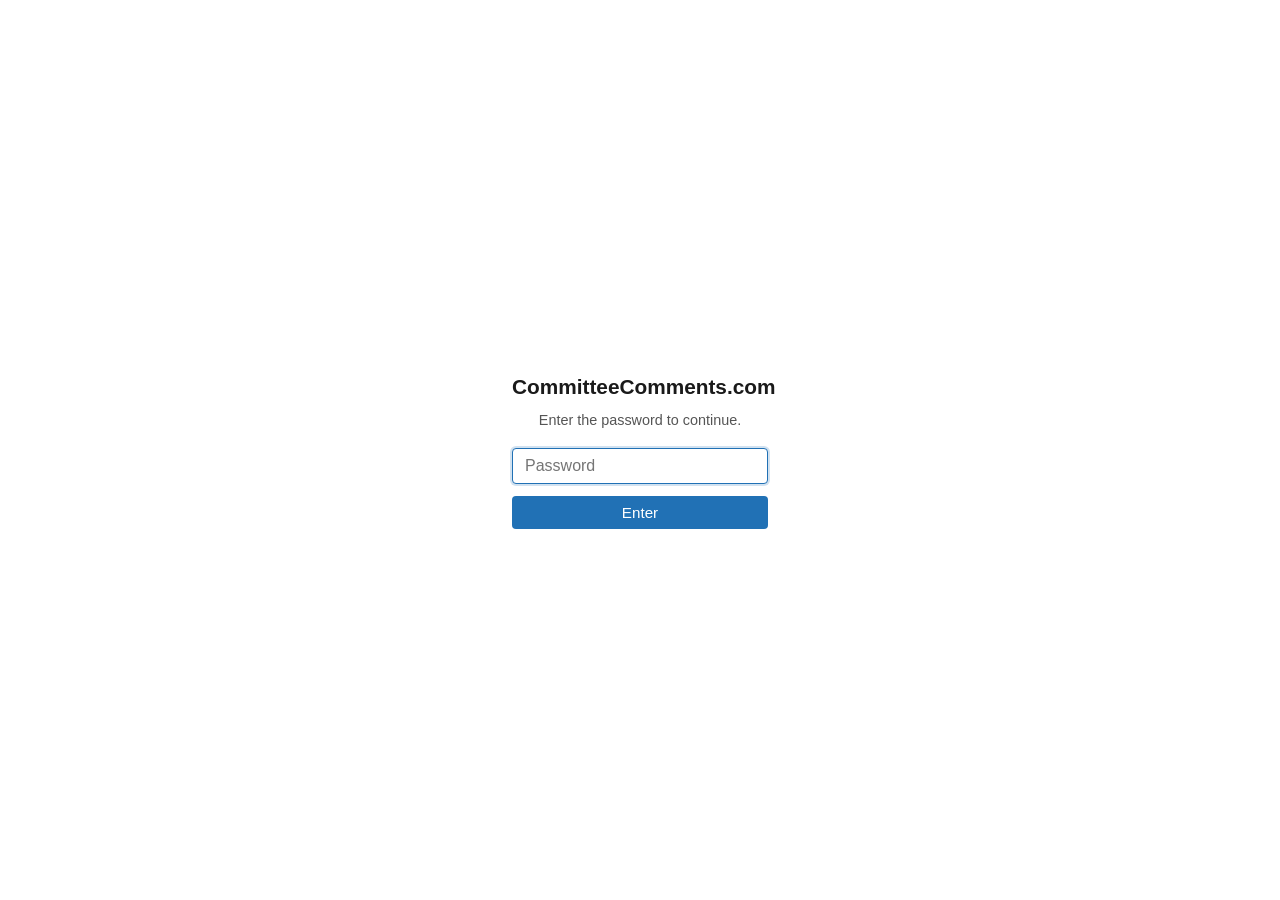
==== about.html @ 7f6730cb "Rename perspective labels and add mRNA-opposed category Reclassify 476 of 649 formerly anti-vaccine " ====
<!DOCTYPE html>
<html lang="en">
<head>
  <meta charset="UTF-8">
  <meta name="viewport" content="width=device-width, initial-scale=1.0">
  <title>About — Committee Comments</title>
  <link rel="stylesheet" href="style.css">
  <script>
    if (sessionStorage.getItem('cc-auth') !== 'ok') {
      document.documentElement.classList.add('gated');
    }
  </script>
</head>
<body>
  <div id="password-gate">
    <div class="gate-box">
      <h2>CommitteeComments.com</h2>
      <p>Enter the password to continue.</p>
      <input type="password" id="gate-password" placeholder="Password" autofocus>
      <button id="gate-submit">Enter</button>
      <p id="gate-error" hidden>Incorrect password.</p>
    </div>
  </div>

  <header>
    <div>
      <h1><a href="index.html">Committee Comments</a></h1>
      <p class="subtitle">Public comments on ACIP docket <a href="https://www.regulations.gov/docket/CDC-2026-0199" target="_blank">CDC-2026-0199</a></p>
    </div>
    <nav><a href="index.html">Comments</a> <a href="about.html">About</a></nav>
  </header>

  <main class="about-page">
    <article class="about-content">
      <h2>About This Project</h2>

      <p>CommitteeComments.com makes public comments submitted to federal advisory
      committee dockets on <a href="https://www.regulations.gov" target="_blank">regulations.gov</a>
      accessible, searchable, and analyzable for researchers, journalists, advocates,
      and the general public.</p>

      <p>The initial focus is docket
      <a href="https://www.regulations.gov/docket/CDC-2026-0199" target="_blank">CDC-2026-0199</a>,
      related to ACIP (Advisory Committee on Immunization Practices) and VRBPAC
      (Vaccines and Related Biological Products Advisory Committee).</p>

      <p>A key design goal is to surface patient stories — comments from people who
      were personally injured, or whose family member or friend was injured or died
      following vaccination.</p>

      <h2>Data Source</h2>

      <p>All comments are fetched directly from the
      <a href="https://open.gsa.gov/api/regulationsgov/" target="_blank">regulations.gov API</a>
      using an automated pipeline. Comment text, metadata, and attachment URLs are
      preserved exactly as submitted. No comments are excluded or modified.</p>

      <h2>Perspective Analysis</h2>

      <p>Each comment is analyzed using the Claude AI API to classify it along
      several dimensions. We use the term <strong>"perspective"</strong> rather
      than "sentiment" because commenters — particularly those describing vaccine
      injuries — are expressing informed perspectives grounded in personal
      experience, not merely emotional sentiment.</p>

      <h3>Perspective Labels</h3>

      <table class="about-table">
        <thead>
          <tr><th>Label</th><th>Meaning</th></tr>
        </thead>
        <tbody>
          <tr><td><span class="perspective-badge perspective-supportive">Supportive</span></td>
              <td>Clearly and broadly supportive of vaccines</td></tr>
          <tr><td><span class="perspective-badge perspective-mostly-supportive">Mostly supportive</span></td>
              <td>Generally supportive but raises some concerns</td></tr>
          <tr><td><span class="perspective-badge perspective-uncertain">Uncertain</span></td>
              <td>Ambiguous or balanced</td></tr>
          <tr><td><span class="perspective-badge perspective-vaccine-hesitant">Vaccine-hesitant</span></td>
              <td>Raising safety concerns, calling for more transparency, or skeptical of vaccine policy</td></tr>
          <tr><td><span class="perspective-badge perspective-mRNA-opposed">mRNA-opposed</span></td>
              <td>Specifically opposed to mRNA or COVID vaccines, but not necessarily all vaccines</td></tr>
          <tr><td><span class="perspective-badge perspective-broadly-opposed">Broadly opposed</span></td>
              <td>Broadly opposed to vaccines in general</td></tr>
        </tbody>
      </table>

      <p>Many commenters who experienced vaccine injuries do not consider themselves
      opposed to vaccines broadly. They may be pro-safety or pro-transparency.
      These commenters are classified as "vaccine-hesitant." Comments specifically
      opposing mRNA or COVID vaccines are classified as "mRNA-opposed," while
      "broadly opposed" is reserved for comments opposing vaccines in general.</p>

      <h3>Vaccine Injured Flag</h3>

      <p>The <span class="injured-badge">Vaccine Injured</span> flag is
      independent of perspective. It is set when a commenter describes a personal
      experience of injury affecting themselves, or injury or death affecting a
      family member or friend, following vaccination. It is not set when a
      commenter merely acknowledges that rare adverse events exist as part of a
      broader policy argument with no personal connection.</p>

      <h3>Tags</h3>

      <p>Tags describe what each comment is about — neutrally and descriptively.
      Tags are not used to editorialize or dismiss any commenter's perspective.
      Vaccine injury is treated as a legitimate concern, not misinformation.</p>

      <h3>Other Analysis Fields</h3>

      <ul>
        <li><strong>Vaccines mentioned</strong> — specific vaccines or vaccine types
        referenced in the comment</li>
        <li><strong>References</strong> — flagged if the comment contains citations,
        links, or references to studies or research</li>
        <li><strong>Duplicate</strong> — flagged if the comment appears to be a form
        letter or near-identical to other submissions</li>
      </ul>

      <h2>Limitations</h2>

      <p>The perspective analysis is automated and imperfect. Individual
      classifications may not capture the full nuance of a commenter's views.
      The analysis is provided as a starting point for exploration, not as a
      definitive categorization.</p>

      <p>The "duplicate" flag uses a single-pass heuristic — it can identify
      obvious form-letter language but may miss near-duplicates that use
      different wording.</p>

      <h2>Open Source</h2>

      <p>This project is open source. The code, data pipeline, and analysis
      scripts are available on
      <a href="https://github.com/mroswell/committeecomments.com" target="_blank">GitHub</a>.</p>
    </article>
  </main>
  <script src="gate.js"></script>
</body>
</html>
---- style.css ----
/* === Reset & Base === */
*, *::before, *::after { box-sizing: border-box; margin: 0; padding: 0; }

body {
  font-family: -apple-system, BlinkMacSystemFont, "Segoe UI", Roboto, Helvetica, Arial, sans-serif;
  color: #1a1a1a;
  background: #f5f5f5;
  line-height: 1.5;
}

a { color: #2171b5; text-decoration: none; }
a:hover { text-decoration: underline; }

/* === Password Gate === */
html.gated header,
html.gated main,
html.gated #loading-overlay { display: none !important; }
#password-gate {
  position: fixed;
  inset: 0;
  z-index: 2000;
  display: flex;
  align-items: center;
  justify-content: center;
  background: #fff;
}

.gate-box {
  text-align: center;
  max-width: 320px;
  padding: 2rem;
}
.gate-box h2 { font-size: 1.3rem; margin-bottom: 0.5rem; }
.gate-box p { color: #555; font-size: 0.9rem; margin-bottom: 1rem; }
.gate-box input {
  width: 100%;
  padding: 0.5rem 0.75rem;
  border: 1px solid #ccc;
  border-radius: 4px;
  font-size: 1rem;
  margin-bottom: 0.75rem;
}
.gate-box input:focus {
  outline: none;
  border-color: #2171b5;
  box-shadow: 0 0 0 2px rgba(33, 113, 181, 0.2);
}
.gate-box button {
  width: 100%;
  padding: 0.5rem;
  background: #2171b5;
  color: #fff;
  border: none;
  border-radius: 4px;
  font-size: 0.95rem;
  cursor: pointer;
}
.gate-box button:hover { background: #1a5a8e; }
#gate-error { color: #cb181d; font-size: 0.85rem; margin-top: 0.5rem; }

/* === Loading Overlay === */
#loading-overlay {
  position: fixed;
  inset: 0;
  z-index: 1000;
  display: flex;
  align-items: center;
  justify-content: center;
  background: #fff;
  transition: opacity 0.3s;
}
#loading-overlay.hidden { opacity: 0; pointer-events: none; }

.loader { text-align: center; }

.spinner {
  width: 40px;
  height: 40px;
  margin: 0 auto 1rem;
  border: 4px solid #e0e0e0;
  border-top-color: #2171b5;
  border-radius: 50%;
  animation: spin 0.8s linear infinite;
}
@keyframes spin { to { transform: rotate(360deg); } }

#loading-text { color: #666; font-size: 0.95rem; }

/* === Header === */
header {
  background: #fff;
  border-bottom: 1px solid #ddd;
  padding: 1rem 1.5rem;
  display: flex;
  align-items: baseline;
  justify-content: space-between;
  flex-wrap: wrap;
  gap: 0.5rem;
}
header h1 { font-size: 1.5rem; font-weight: 700; }
header h1 a { color: inherit; }
header h1 a:hover { text-decoration: none; }
.subtitle { color: #555; font-size: 0.9rem; }
header nav { font-size: 0.9rem; }
header nav a { margin-left: 1rem; }

/* === Main Layout === */
main {
  display: grid;
  grid-template-columns: 280px 1fr;
  gap: 0;
  max-width: 1400px;
  margin: 0 auto;
  min-height: calc(100vh - 80px);
}

/* === Filters Sidebar === */
#filters {
  background: #fff;
  border-right: 1px solid #ddd;
  padding: 1rem;
  position: sticky;
  top: 0;
  height: 100vh;
  overflow-y: auto;
}

#filter-toggle { display: none; }

.filter-group {
  margin-bottom: 1rem;
  padding-bottom: 1rem;
  border-bottom: 1px solid #eee;
}
.filter-group:last-of-type { border-bottom: none; }

.filter-group > label {
  display: block;
  font-size: 0.8rem;
  font-weight: 600;
  text-transform: uppercase;
  letter-spacing: 0.03em;
  color: #555;
  margin-bottom: 0.4rem;
}

.filter-group select,
.filter-group input[type="search"],
.filter-group input[type="text"] {
  width: 100%;
  padding: 0.45rem 0.6rem;
  border: 1px solid #ccc;
  border-radius: 4px;
  font-size: 0.9rem;
  background: #fff;
}
.filter-group select:focus,
.filter-group input:focus {
  outline: none;
  border-color: #2171b5;
  box-shadow: 0 0 0 2px rgba(33, 113, 181, 0.2);
}

.checkbox-label {
  display: flex;
  align-items: center;
  gap: 0.5rem;
  cursor: pointer;
  font-size: 0.9rem;
}
.checkbox-label input[type="checkbox"] {
  width: 16px;
  height: 16px;
  accent-color: #2171b5;
}

.filter-count { color: #888; font-size: 0.85rem; }

/* Tag Dropdown */
.tag-dropdown { position: relative; }

.selected-tags {
  display: flex;
  flex-wrap: wrap;
  gap: 0.3rem;
  margin-top: 0.4rem;
}

.selected-tag {
  display: inline-flex;
  align-items: center;
  gap: 0.3rem;
  background: #e8e8e8;
  border-radius: 3px;
  padding: 0.2rem 0.4rem;
  font-size: 0.85rem;
}
.selected-tag button {
  background: none;
  border: none;
  cursor: pointer;
  font-size: 1rem;
  line-height: 1;
  color: #666;
  padding: 0 0.15rem;
}
.selected-tag button:hover { color: #c00; }

.tag-list {
  position: absolute;
  top: 100%;
  left: 0;
  right: 0;
  max-height: 300px;
  overflow-y: auto;
  background: #fff;
  border: 1px solid #ccc;
  border-top: none;
  border-radius: 0 0 4px 4px;
  z-index: 10;
}

.tag-item {
  padding: 0.35rem 0.6rem;
  cursor: pointer;
  font-size: 0.85rem;
  display: flex;
  justify-content: space-between;
}
.tag-item:hover { background: #f0f4f8; }
.tag-item .tag-count { color: #888; }
.tag-item.disabled { color: #bbb; cursor: default; }

.clear-btn {
  width: 100%;
  padding: 0.5rem;
  background: none;
  border: 1px solid #ccc;
  border-radius: 4px;
  cursor: pointer;
  font-size: 0.85rem;
  color: #555;
  margin-top: 0.5rem;
}
.clear-btn:hover { background: #f0f0f0; }

/* === Results Area === */
#results { padding: 1rem 1.5rem; }

#results-header {
  display: flex;
  justify-content: space-between;
  align-items: center;
  margin-bottom: 1rem;
  flex-wrap: wrap;
  gap: 0.5rem;
}

#results-count { font-size: 0.95rem; color: #555; }

#sort-wrapper {
  display: flex;
  align-items: center;
  gap: 0.4rem;
  font-size: 0.85rem;
}
#sort-wrapper label { color: #555; }
#sort-wrapper select {
  padding: 0.3rem 0.5rem;
  border: 1px solid #ccc;
  border-radius: 4px;
  font-size: 0.85rem;
}

/* === Comment Cards === */
.comment-card {
  background: #fff;
  border: 1px solid #ddd;
  border-radius: 6px;
  padding: 1rem 1.25rem;
  margin-bottom: 0.75rem;
  box-shadow: 0 1px 3px rgba(0,0,0,0.04);
}

.card-header {
  display: flex;
  align-items: center;
  gap: 0.5rem;
  margin-bottom: 0.5rem;
}
.card-header .share-btn {
  margin-left: auto;
  flex-shrink: 0;
}

/* Perspective Badges */
.perspective-badge {
  display: inline-block;
  padding: 0.15rem 0.55rem;
  border-radius: 3px;
  font-size: 0.75rem;
  font-weight: 600;
  color: #fff;
  white-space: nowrap;
}
.perspective-supportive { background: #2171b5; }
.perspective-mostly-supportive { background: #41ab5d; }
.perspective-uncertain { background: #969696; }
.perspective-vaccine-hesitant { background: #e6850e; }
.perspective-mRNA-opposed { background: #d45218; }
.perspective-broadly-opposed { background: #cb181d; }

/* Vaccine Injured Badge */
.injured-badge {
  display: inline-block;
  padding: 0.15rem 0.55rem;
  border-radius: 3px;
  font-size: 0.75rem;
  font-weight: 600;
  color: #fff;
  background: #8e24aa;
  white-space: nowrap;
}

/* Duplicate Badge */
.duplicate-badge {
  display: inline-block;
  padding: 0.15rem 0.55rem;
  border-radius: 3px;
  font-size: 0.75rem;
  font-weight: 600;
  color: #fff;
  background: #757575;
  white-space: nowrap;
}

/* Card Meta */
.card-meta {
  display: flex;
  align-items: baseline;
  gap: 0.6rem;
  flex-wrap: wrap;
  font-size: 0.9rem;
  margin-bottom: 0.5rem;
}
.card-meta .org { color: #555; }
.card-meta time { color: #888; font-size: 0.85rem; margin-left: auto; }

/* Card Comment */
.card-comment {
  font-size: 0.9rem;
  line-height: 1.6;
  overflow-wrap: break-word;
}

/* Card Tags */
.card-tags {
  display: flex;
  flex-wrap: wrap;
  gap: 0.3rem;
  margin-top: 0.6rem;
}
.tag {
  display: inline-block;
  background: #eef2f7;
  color: #3a5a7c;
  padding: 0.1rem 0.45rem;
  border-radius: 3px;
  font-size: 0.75rem;
}

/* Card Footer */
.card-footer {
  display: flex;
  align-items: center;
  gap: 0.75rem;
  flex-wrap: wrap;
  margin-top: 0.6rem;
  padding-top: 0.5rem;
  border-top: 1px solid #eee;
  font-size: 0.85rem;
}
.card-footer a { font-size: 0.85rem; }
.share-btn {
  background: #f0f4f8;
  border: none;
  border-radius: 4px;
  padding: 0.45rem 1rem;
  font-size: 0.8rem;
  cursor: pointer;
  color: #2171b5;
  font-weight: 500;
  margin-left: auto;
  transition: background 0.2s, color 0.2s;
}
.share-btn:hover { background: #dce8f2; }
.share-btn.copied {
  background: #41ab5d;
  color: #fff;
}

.reg-link { margin-left: auto; }

/* Highlighted single comment view */
.comment-card.highlighted {
  border-color: #2171b5;
  box-shadow: 0 2px 8px rgba(33, 113, 181, 0.15);
}

.back-to-all {
  display: inline-block;
  margin-bottom: 1rem;
  padding: 0.5rem 1rem;
  background: #fff;
  border: 1px solid #ccc;
  border-radius: 4px;
  cursor: pointer;
  font-size: 0.9rem;
  color: #2171b5;
}
.back-to-all:hover { background: #f0f4f8; }

/* === Pagination === */
#pagination {
  display: flex;
  justify-content: center;
  align-items: center;
  gap: 0.25rem;
  margin-top: 1.5rem;
  flex-wrap: wrap;
}

.page-btn {
  min-width: 36px;
  height: 36px;
  display: inline-flex;
  align-items: center;
  justify-content: center;
  border: 1px solid #ccc;
  border-radius: 4px;
  background: #fff;
  cursor: pointer;
  font-size: 0.85rem;
  color: #333;
  padding: 0 0.5rem;
}
.page-btn:hover { background: #f0f4f8; }
.page-btn.active {
  background: #2171b5;
  color: #fff;
  border-color: #2171b5;
}
.page-btn:disabled {
  opacity: 0.4;
  cursor: default;
}
.page-ellipsis {
  display: inline-flex;
  align-items: center;
  justify-content: center;
  min-width: 36px;
  height: 36px;
  font-size: 0.85rem;
  color: #888;
}

/* === Mobile === */
@media (max-width: 767px) {
  main {
    grid-template-columns: 1fr;
  }

  #filters {
    position: relative;
    height: auto;
    border-right: none;
    border-bottom: 1px solid #ddd;
    padding: 0;
  }

  #filter-toggle {
    display: flex;
    align-items: center;
    gap: 0.4rem;
    width: 100%;
    padding: 0.75rem 1rem;
    background: #fff;
    border: none;
    border-bottom: 1px solid #eee;
    cursor: pointer;
    font-size: 0.95rem;
    font-weight: 600;
  }

  #active-filter-count {
    display: inline-flex;
    align-items: center;
    justify-content: center;
    background: #2171b5;
    color: #fff;
    border-radius: 50%;
    width: 20px;
    height: 20px;
    font-size: 0.75rem;
    font-weight: 700;
  }

  #filter-panel {
    display: none;
    padding: 1rem;
  }
  #filter-panel.open { display: block; }

  #results { padding: 1rem; }

  .card-meta time { margin-left: 0; }
  .reg-link { margin-left: 0; }
}

/* === Focus & Accessibility === */
:focus-visible {
  outline: 2px solid #2171b5;
  outline-offset: 2px;
}

/* === About Page === */
.about-page {
  display: block;
  max-width: 760px;
  margin: 0 auto;
  padding: 2rem 1.5rem;
}
.about-content h2 {
  font-size: 1.3rem;
  margin-top: 2rem;
  margin-bottom: 0.5rem;
}
.about-content h3 {
  font-size: 1.05rem;
  margin-top: 1.5rem;
  margin-bottom: 0.4rem;
}
.about-content p { margin-bottom: 0.8rem; }
.about-content ul { margin: 0.5rem 0 1rem 1.5rem; }
.about-content li { margin-bottom: 0.3rem; }

.about-table {
  width: 100%;
  border-collapse: collapse;
  margin: 0.75rem 0 1rem;
}
.about-table th, .about-table td {
  text-align: left;
  padding: 0.5rem 0.75rem;
  border-bottom: 1px solid #e0e0e0;
}
.about-table th { font-size: 0.85rem; color: #555; }
.about-table td { font-size: 0.9rem; vertical-align: middle; }

/* Screen reader only */
.sr-only {
  position: absolute;
  width: 1px;
  height: 1px;
  padding: 0;
  margin: -1px;
  overflow: hidden;
  clip: rect(0,0,0,0);
  border: 0;
}
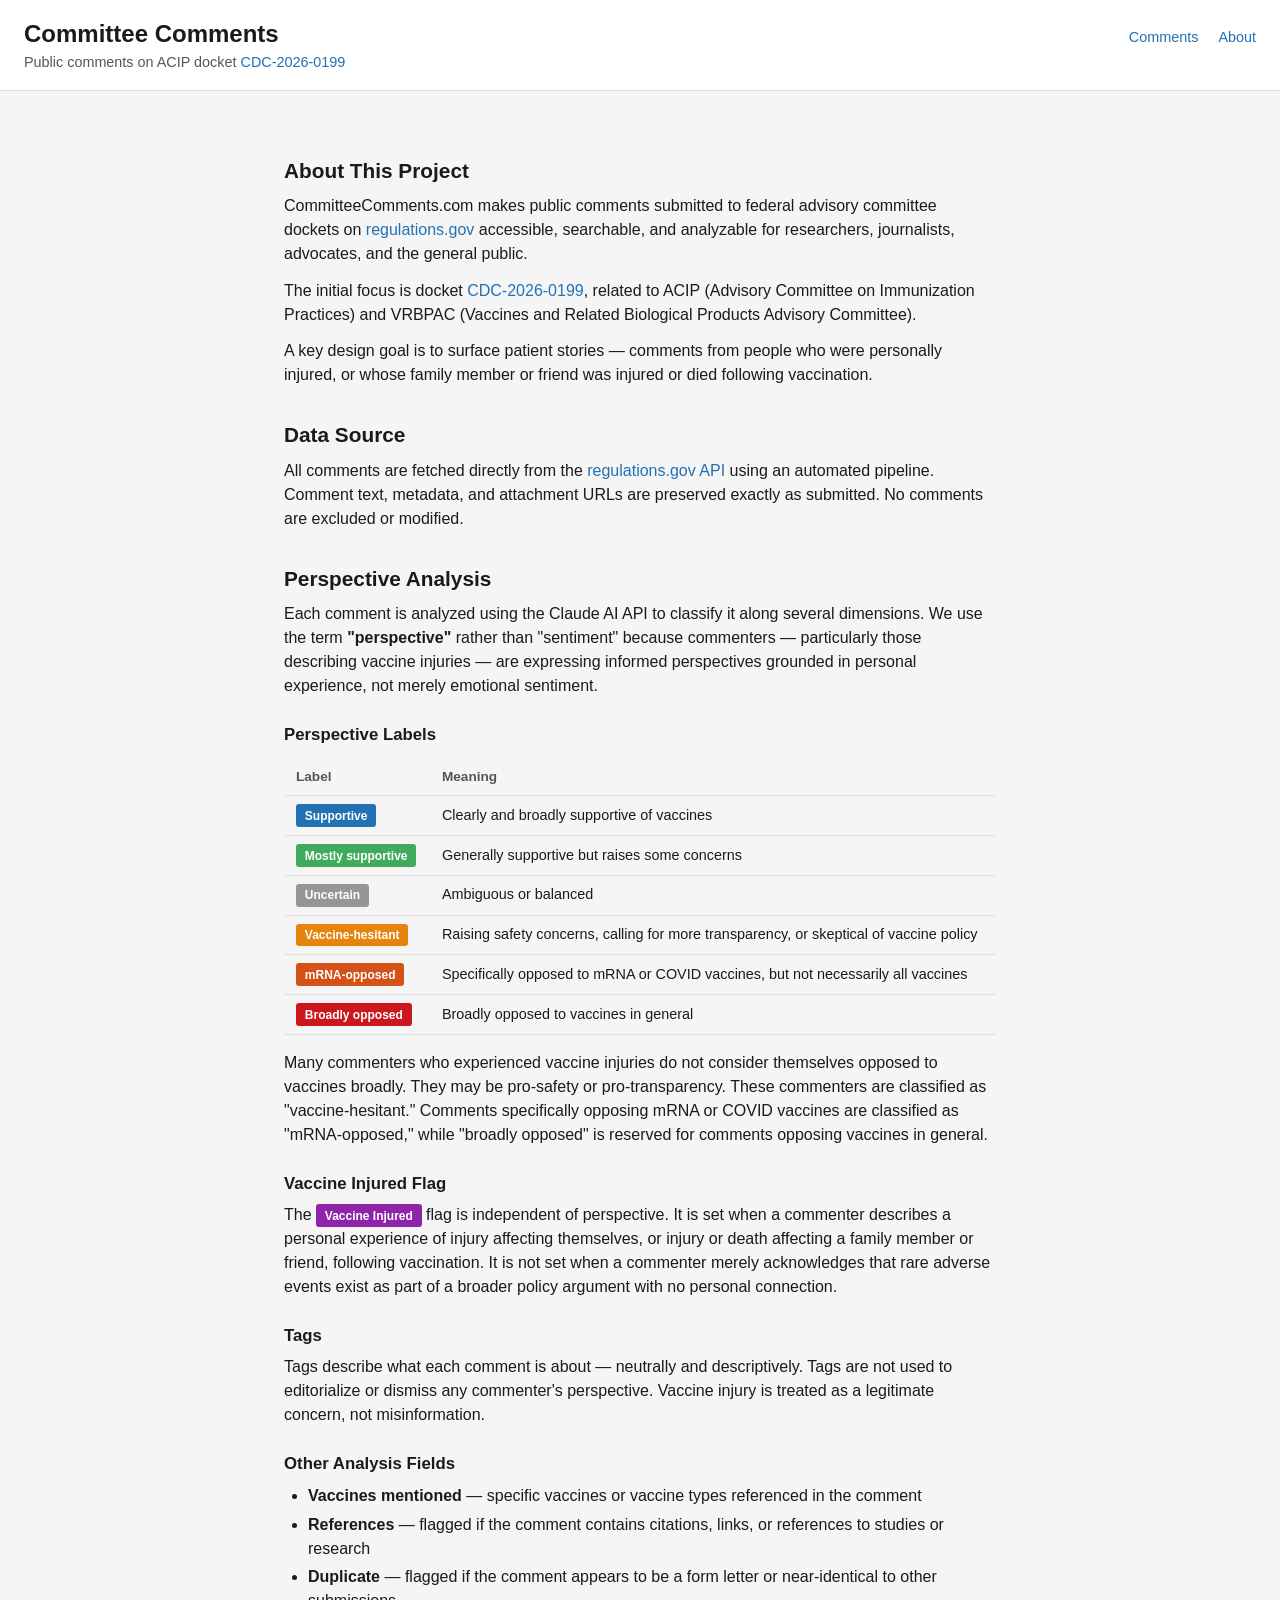
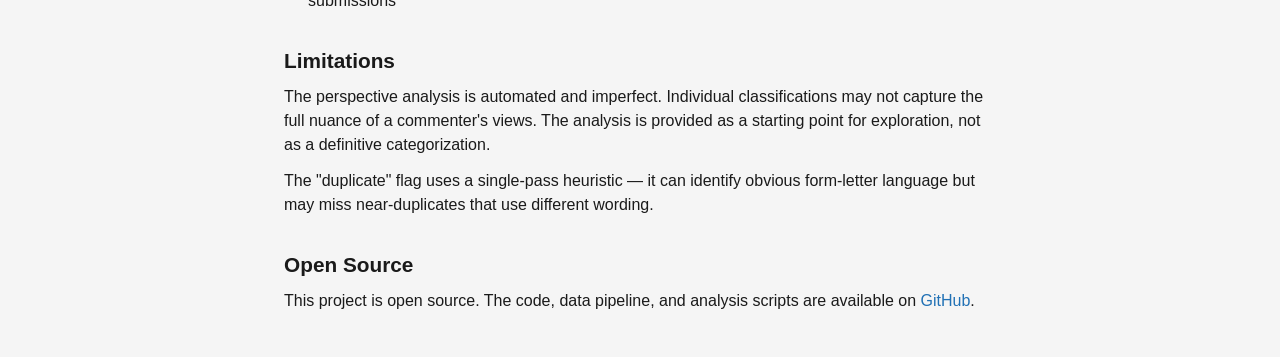
==== commit e58f5e24: "Remove preview password gate" ====
--- a/about.html
+++ b/about.html
@@ -5,23 +5,8 @@
   <meta name="viewport" content="width=device-width, initial-scale=1.0">
   <title>About — Committee Comments</title>
   <link rel="stylesheet" href="style.css">
-  <script>
-    if (sessionStorage.getItem('cc-auth') !== 'ok') {
-      document.documentElement.classList.add('gated');
-    }
-  </script>
 </head>
 <body>
-  <div id="password-gate">
-    <div class="gate-box">
-      <h2>CommitteeComments.com</h2>
-      <p>Enter the password to continue.</p>
-      <input type="password" id="gate-password" placeholder="Password" autofocus>
-      <button id="gate-submit">Enter</button>
-      <p id="gate-error" hidden>Incorrect password.</p>
-    </div>
-  </div>
-
   <header>
     <div>
       <h1><a href="index.html">Committee Comments</a></h1>
@@ -135,6 +120,5 @@
       <a href="https://github.com/mroswell/committeecomments.com" target="_blank">GitHub</a>.</p>
     </article>
   </main>
-  <script src="gate.js"></script>
 </body>
 </html>
--- a/style.css
+++ b/style.css
@@ -10,53 +10,6 @@
 
 a { color: #2171b5; text-decoration: none; }
 a:hover { text-decoration: underline; }
-
-/* === Password Gate === */
-html.gated header,
-html.gated main,
-html.gated #loading-overlay { display: none !important; }
-#password-gate {
-  position: fixed;
-  inset: 0;
-  z-index: 2000;
-  display: flex;
-  align-items: center;
-  justify-content: center;
-  background: #fff;
-}
-
-.gate-box {
-  text-align: center;
-  max-width: 320px;
-  padding: 2rem;
-}
-.gate-box h2 { font-size: 1.3rem; margin-bottom: 0.5rem; }
-.gate-box p { color: #555; font-size: 0.9rem; margin-bottom: 1rem; }
-.gate-box input {
-  width: 100%;
-  padding: 0.5rem 0.75rem;
-  border: 1px solid #ccc;
-  border-radius: 4px;
-  font-size: 1rem;
-  margin-bottom: 0.75rem;
-}
-.gate-box input:focus {
-  outline: none;
-  border-color: #2171b5;
-  box-shadow: 0 0 0 2px rgba(33, 113, 181, 0.2);
-}
-.gate-box button {
-  width: 100%;
-  padding: 0.5rem;
-  background: #2171b5;
-  color: #fff;
-  border: none;
-  border-radius: 4px;
-  font-size: 0.95rem;
-  cursor: pointer;
-}
-.gate-box button:hover { background: #1a5a8e; }
-#gate-error { color: #cb181d; font-size: 0.85rem; margin-top: 0.5rem; }
 
 /* === Loading Overlay === */
 #loading-overlay {
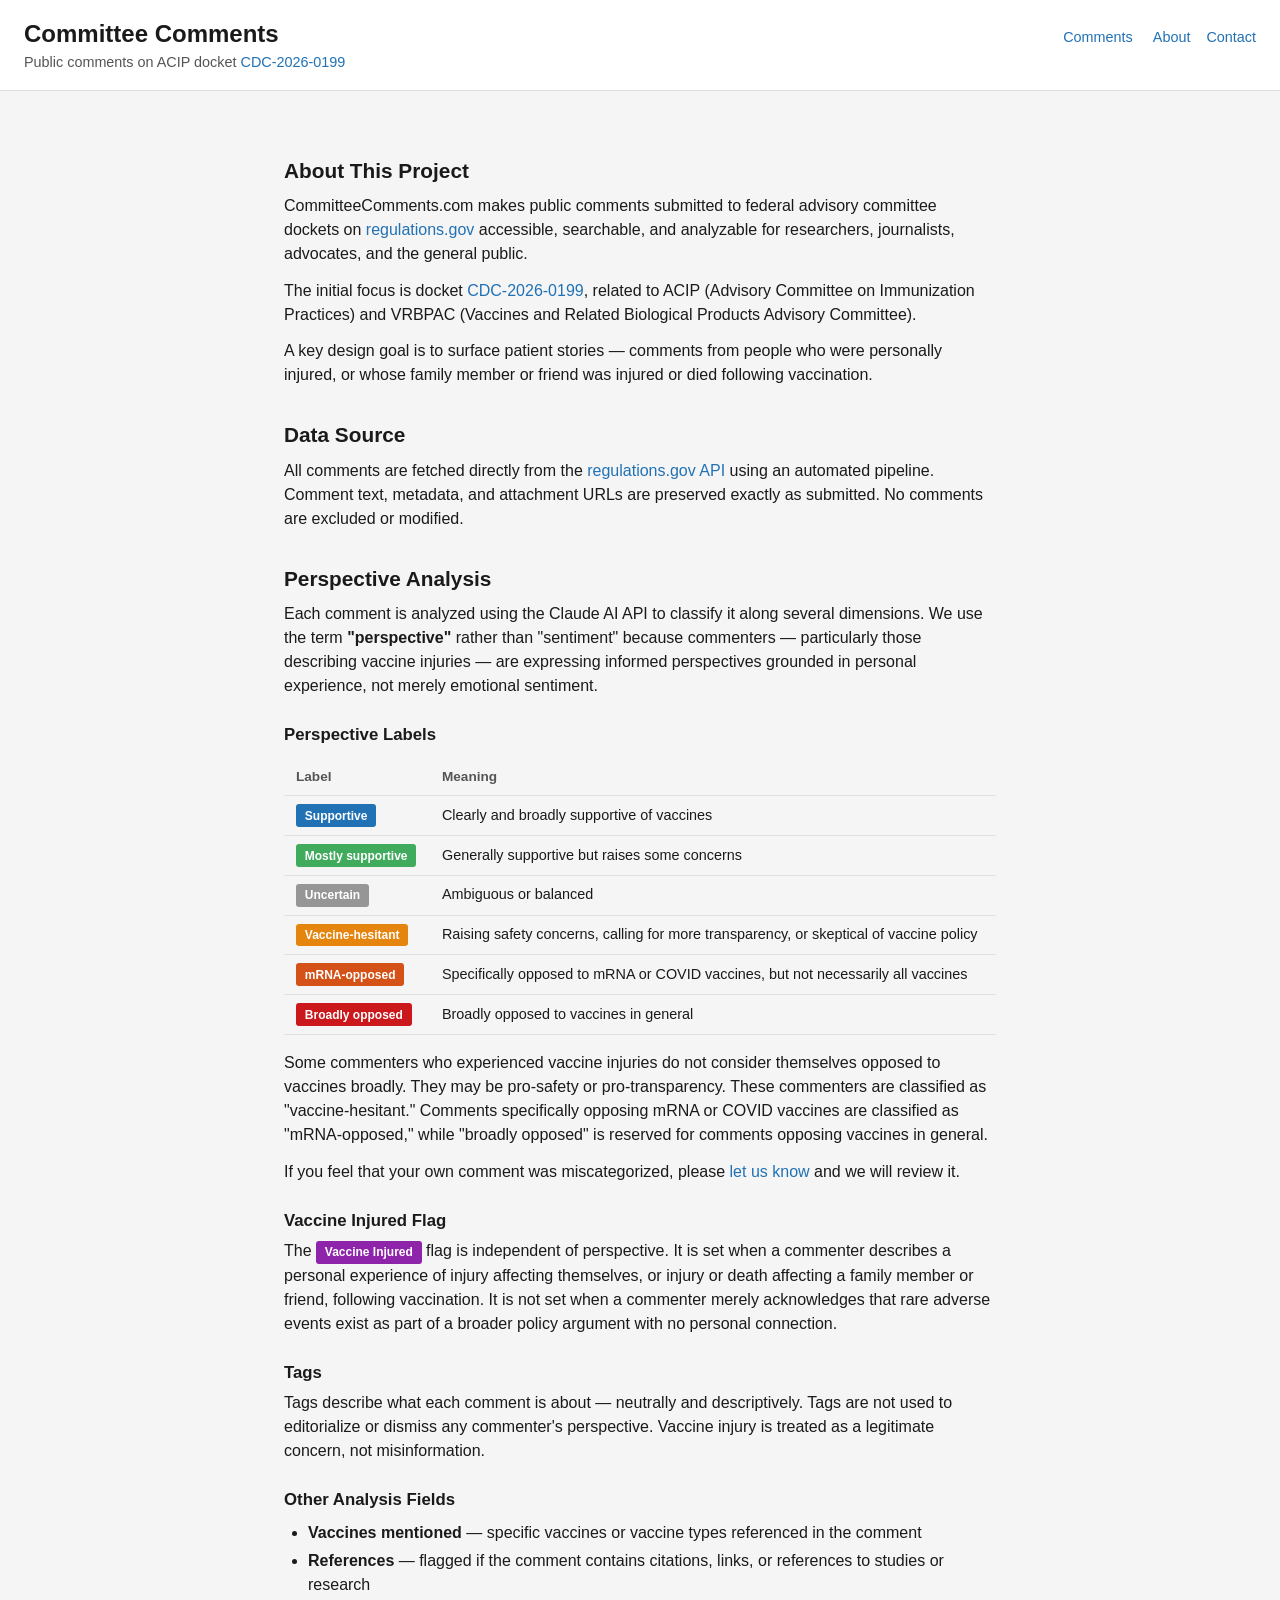
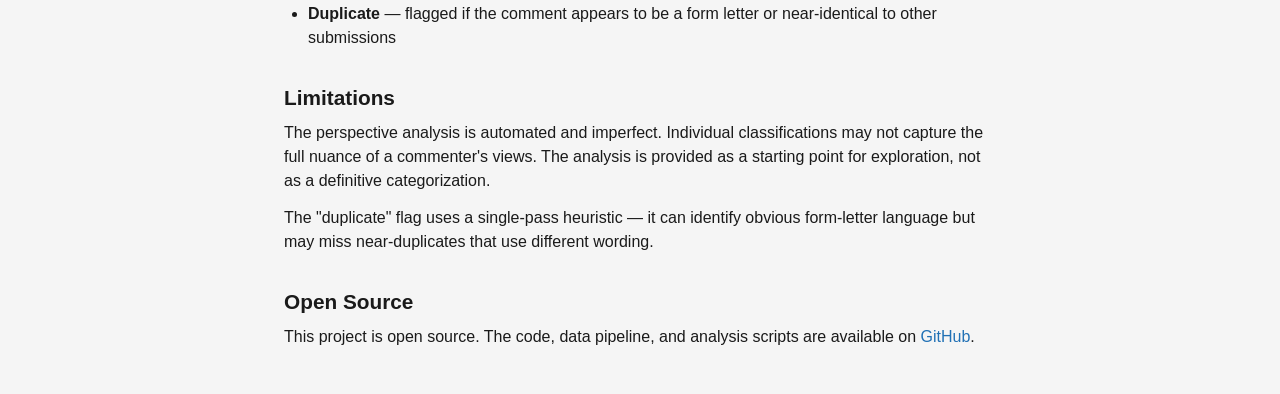
==== commit 3308ce21: "Add meta tags, favicon, and social share image" ====
--- a/about.html
+++ b/about.html
@@ -1,18 +1,33 @@
 <!DOCTYPE html>
 <html lang="en">
+
 <head>
   <meta charset="UTF-8">
   <meta name="viewport" content="width=device-width, initial-scale=1.0">
   <title>About — Committee Comments</title>
+  <link rel="icon" href="favicon.png" type="image/png">
+  <meta name="description" content="Public comments, made accessible. Learn about the methodology behind CommitteeComments.com.">
+  <meta property="og:title" content="About — Committee Comments">
+  <meta property="og:description" content="Public comments, made accessible. Learn about the methodology behind CommitteeComments.com.">
+  <meta property="og:image" content="https://committeecomments.com/share.png">
+  <meta property="og:url" content="https://committeecomments.com/about.html">
+  <meta property="og:type" content="website">
+  <meta name="twitter:card" content="summary_large_image">
+  <meta name="twitter:title" content="About — Committee Comments">
+  <meta name="twitter:description" content="Public comments, made accessible. Learn about the methodology behind CommitteeComments.com.">
+  <meta name="twitter:image" content="https://committeecomments.com/share.png">
   <link rel="stylesheet" href="style.css">
 </head>
+
 <body>
   <header>
     <div>
       <h1><a href="index.html">Committee Comments</a></h1>
-      <p class="subtitle">Public comments on ACIP docket <a href="https://www.regulations.gov/docket/CDC-2026-0199" target="_blank">CDC-2026-0199</a></p>
+      <p class="subtitle">Public comments on ACIP docket <a href="https://www.regulations.gov/docket/CDC-2026-0199"
+          target="_blank">CDC-2026-0199</a></p>
     </div>
-    <nav><a href="index.html">Comments</a> <a href="about.html">About</a></nav>
+    <nav><a href="index.html">Comments</a> <a href="about.html">About</a><a href="contact.html">Contact</a>
+    </nav>
   </header>
 
   <main class="about-page">
@@ -20,105 +35,127 @@
       <h2>About This Project</h2>
 
       <p>CommitteeComments.com makes public comments submitted to federal advisory
-      committee dockets on <a href="https://www.regulations.gov" target="_blank">regulations.gov</a>
-      accessible, searchable, and analyzable for researchers, journalists, advocates,
-      and the general public.</p>
+        committee dockets on <a href="https://www.regulations.gov" target="_blank">regulations.gov</a>
+        accessible, searchable, and analyzable for researchers, journalists, advocates,
+        and the general public.</p>
 
       <p>The initial focus is docket
-      <a href="https://www.regulations.gov/docket/CDC-2026-0199" target="_blank">CDC-2026-0199</a>,
-      related to ACIP (Advisory Committee on Immunization Practices) and VRBPAC
-      (Vaccines and Related Biological Products Advisory Committee).</p>
+        <a href="https://www.regulations.gov/docket/CDC-2026-0199" target="_blank">CDC-2026-0199</a>,
+        related to ACIP (Advisory Committee on Immunization Practices) and VRBPAC
+        (Vaccines and Related Biological Products Advisory Committee).
+      </p>
 
       <p>A key design goal is to surface patient stories — comments from people who
-      were personally injured, or whose family member or friend was injured or died
-      following vaccination.</p>
+        were personally injured, or whose family member or friend was injured or died
+        following vaccination.</p>
 
       <h2>Data Source</h2>
 
       <p>All comments are fetched directly from the
-      <a href="https://open.gsa.gov/api/regulationsgov/" target="_blank">regulations.gov API</a>
-      using an automated pipeline. Comment text, metadata, and attachment URLs are
-      preserved exactly as submitted. No comments are excluded or modified.</p>
+        <a href="https://open.gsa.gov/api/regulationsgov/" target="_blank">regulations.gov API</a>
+        using an automated pipeline. Comment text, metadata, and attachment URLs are
+        preserved exactly as submitted. No comments are excluded or modified.
+      </p>
 
       <h2>Perspective Analysis</h2>
 
       <p>Each comment is analyzed using the Claude AI API to classify it along
-      several dimensions. We use the term <strong>"perspective"</strong> rather
-      than "sentiment" because commenters — particularly those describing vaccine
-      injuries — are expressing informed perspectives grounded in personal
-      experience, not merely emotional sentiment.</p>
+        several dimensions. We use the term <strong>"perspective"</strong> rather
+        than "sentiment" because commenters — particularly those describing vaccine
+        injuries — are expressing informed perspectives grounded in personal
+        experience, not merely emotional sentiment.</p>
 
       <h3>Perspective Labels</h3>
 
       <table class="about-table">
         <thead>
-          <tr><th>Label</th><th>Meaning</th></tr>
+          <tr>
+            <th>Label</th>
+            <th>Meaning</th>
+          </tr>
         </thead>
         <tbody>
-          <tr><td><span class="perspective-badge perspective-supportive">Supportive</span></td>
-              <td>Clearly and broadly supportive of vaccines</td></tr>
-          <tr><td><span class="perspective-badge perspective-mostly-supportive">Mostly supportive</span></td>
-              <td>Generally supportive but raises some concerns</td></tr>
-          <tr><td><span class="perspective-badge perspective-uncertain">Uncertain</span></td>
-              <td>Ambiguous or balanced</td></tr>
-          <tr><td><span class="perspective-badge perspective-vaccine-hesitant">Vaccine-hesitant</span></td>
-              <td>Raising safety concerns, calling for more transparency, or skeptical of vaccine policy</td></tr>
-          <tr><td><span class="perspective-badge perspective-mRNA-opposed">mRNA-opposed</span></td>
-              <td>Specifically opposed to mRNA or COVID vaccines, but not necessarily all vaccines</td></tr>
-          <tr><td><span class="perspective-badge perspective-broadly-opposed">Broadly opposed</span></td>
-              <td>Broadly opposed to vaccines in general</td></tr>
+          <tr>
+            <td><span class="perspective-badge perspective-supportive">Supportive</span></td>
+            <td>Clearly and broadly supportive of vaccines</td>
+          </tr>
+          <tr>
+            <td><span class="perspective-badge perspective-mostly-supportive">Mostly supportive</span></td>
+            <td>Generally supportive but raises some concerns</td>
+          </tr>
+          <tr>
+            <td><span class="perspective-badge perspective-uncertain">Uncertain</span></td>
+            <td>Ambiguous or balanced</td>
+          </tr>
+          <tr>
+            <td><span class="perspective-badge perspective-vaccine-hesitant">Vaccine-hesitant</span></td>
+            <td>Raising safety concerns, calling for more transparency, or skeptical of vaccine policy</td>
+          </tr>
+          <tr>
+            <td><span class="perspective-badge perspective-mRNA-opposed">mRNA-opposed</span></td>
+            <td>Specifically opposed to mRNA or COVID vaccines, but not necessarily all vaccines</td>
+          </tr>
+          <tr>
+            <td><span class="perspective-badge perspective-broadly-opposed">Broadly opposed</span></td>
+            <td>Broadly opposed to vaccines in general</td>
+          </tr>
         </tbody>
       </table>
 
-      <p>Many commenters who experienced vaccine injuries do not consider themselves
-      opposed to vaccines broadly. They may be pro-safety or pro-transparency.
-      These commenters are classified as "vaccine-hesitant." Comments specifically
-      opposing mRNA or COVID vaccines are classified as "mRNA-opposed," while
-      "broadly opposed" is reserved for comments opposing vaccines in general.</p>
+      <p>Some commenters who experienced vaccine injuries do not consider themselves
+        opposed to vaccines broadly. They may be pro-safety or pro-transparency.
+        These commenters are classified as "vaccine-hesitant." Comments specifically
+        opposing mRNA or COVID vaccines are classified as "mRNA-opposed," while
+        "broadly opposed" is reserved for comments opposing vaccines in general.</p>
+
+      <p>If you feel that your own comment was miscategorized, please
+        <a href="contact.html">let us know</a> and we will review it.</p>
 
       <h3>Vaccine Injured Flag</h3>
 
       <p>The <span class="injured-badge">Vaccine Injured</span> flag is
-      independent of perspective. It is set when a commenter describes a personal
-      experience of injury affecting themselves, or injury or death affecting a
-      family member or friend, following vaccination. It is not set when a
-      commenter merely acknowledges that rare adverse events exist as part of a
-      broader policy argument with no personal connection.</p>
+        independent of perspective. It is set when a commenter describes a personal
+        experience of injury affecting themselves, or injury or death affecting a
+        family member or friend, following vaccination. It is not set when a
+        commenter merely acknowledges that rare adverse events exist as part of a
+        broader policy argument with no personal connection.</p>
 
       <h3>Tags</h3>
 
       <p>Tags describe what each comment is about — neutrally and descriptively.
-      Tags are not used to editorialize or dismiss any commenter's perspective.
-      Vaccine injury is treated as a legitimate concern, not misinformation.</p>
+        Tags are not used to editorialize or dismiss any commenter's perspective.
+        Vaccine injury is treated as a legitimate concern, not misinformation.</p>
 
       <h3>Other Analysis Fields</h3>
 
       <ul>
         <li><strong>Vaccines mentioned</strong> — specific vaccines or vaccine types
-        referenced in the comment</li>
+          referenced in the comment</li>
         <li><strong>References</strong> — flagged if the comment contains citations,
-        links, or references to studies or research</li>
+          links, or references to studies or research</li>
         <li><strong>Duplicate</strong> — flagged if the comment appears to be a form
-        letter or near-identical to other submissions</li>
+          letter or near-identical to other submissions</li>
       </ul>
 
       <h2>Limitations</h2>
 
       <p>The perspective analysis is automated and imperfect. Individual
-      classifications may not capture the full nuance of a commenter's views.
-      The analysis is provided as a starting point for exploration, not as a
-      definitive categorization.</p>
+        classifications may not capture the full nuance of a commenter's views.
+        The analysis is provided as a starting point for exploration, not as a
+        definitive categorization.</p>
 
       <p>The "duplicate" flag uses a single-pass heuristic — it can identify
-      obvious form-letter language but may miss near-duplicates that use
-      different wording.</p>
+        obvious form-letter language but may miss near-duplicates that use
+        different wording.</p>
 
       <h2>Open Source</h2>
 
       <p>This project is open source. The code, data pipeline, and analysis
-      scripts are available on
-      <a href="https://github.com/mroswell/committeecomments.com" target="_blank">GitHub</a>.</p>
+        scripts are available on
+        <a href="https://github.com/mroswell/committeecomments.com" target="_blank">GitHub</a>.
+      </p>
     </article>
   </main>
 </body>
-</html>
+
+</html>
